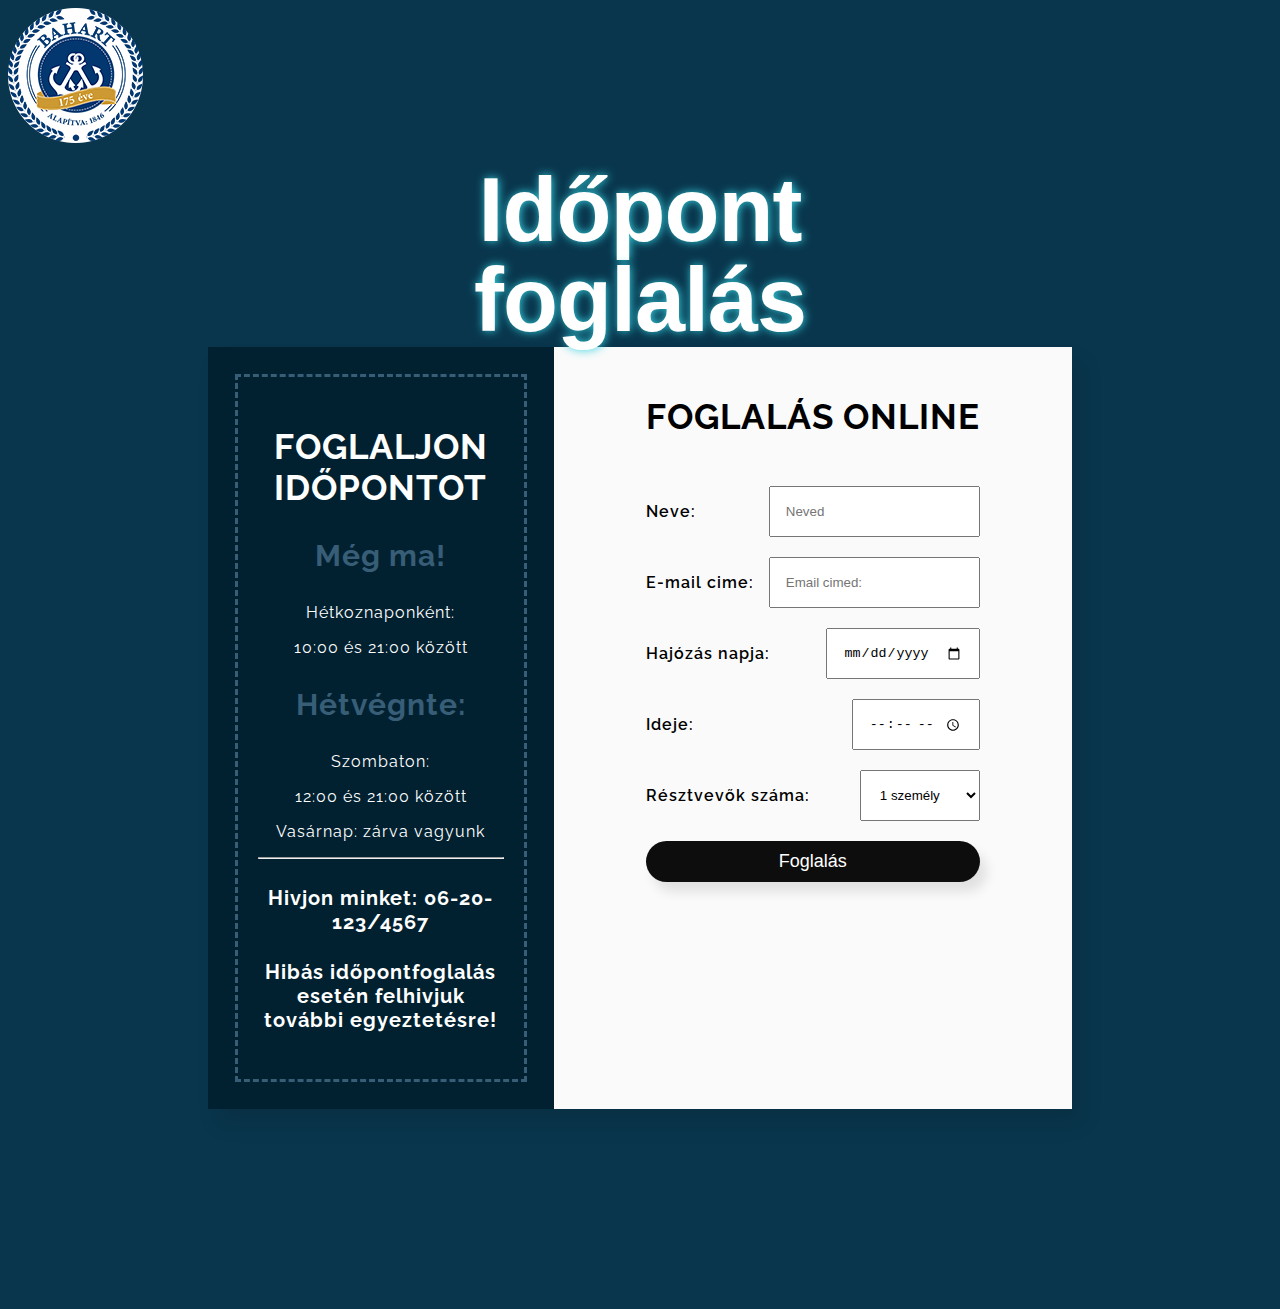
==== foglalas.html @ 38d26e18 "foglalás oldal létrehozása" ====
<!DOCTYPE html>
<html lang="en">
<head>
<meta charset="UTF-8">
<title>foglalas</title>
<link rel="stylesheet" href="css/foglalasstyle.css">

<link href="https://fonts.googleapis.com/css?family=Raleway:400,600,700,900" rel="stylesheet">
</head>
<body>
    <header>
        <a href="index.html"><img src="images/logo.png" alt="" /></a>
        </header>
        <h2 id="idopontigazitas">Időpont foglalás</h2>
<div class="container">
<div class="container-time">
<h2 class="heading">Foglaljon időpontot</h2>
<h3 class="heading-days">Még ma!</h3>
<p>Hétkoznaponként:</p>
<p>10:00 és 21:00 között</p>

<h3 class="heading-days">Hétvégnte:</h3>
<p>Szombaton:</p>
<p>12:00 és 21:00 között</p>
<p>Vasárnap: zárva vagyunk</p>

<hr>

<h4 class="heading-phone">Hivjon minket: 06-20-123/4567</h4>
<h4 class="heading-phone">Hibás időpontfoglalás esetén felhivjuk további egyeztetésre!</h4>

</div>

<div  class="container-form" >
<form id="atirando" action="#">
<h2 class="heading heading-yellow">Foglalás Online</h2>

<div class="form-field">
<p>Neve:</p>
<input type="text" placeholder="Neved">
</div>
<div class="form-field">
<p>E-mail cime:</p>
<input type="email" placeholder="Email cimed:">
</div>
<div class="form-field">
<p>Hajózás napja:</p>
<input type="date">
</div>
<div class="form-field">
<p>Ideje:</p>
<input type="time">
</div>
<div class="form-field">
<p>Résztvevők száma:</p>
<select name="select" id="#">
<option value="1">1 személy</option>
<option value="2">2 személy</option>
<option value="3">3 személy</option>
<option value="4">4 személy</option>
<option value="5">5 személy</option>
<option value="5+">5+ személy</option>
</select>
</div>

<button id="gombom" class="btn" >Foglalás</button>

</form>
</div>
</div>

<script src="js/alap.js"></script>
</body>
</html>
---- css/foglalasstyle.css ----
body {
    font-family: 'Raleway', sans-serif;
    font-weight: 400;
    color: #fff;
    letter-spacing: 1px;
    background-color: #09364d;
    }

    .container {
        background-color: #fafafa;
        margin: 200px;
        box-shadow: 10px 15px 20px rgba(0, 0, 0, .1);
        display: grid;
        grid-template-columns: 40% 60%;
        }

        .container-time {
            background-color: #012130;
            padding: 50px;
            outline: 3px dashed #385d77;
            outline-offset: -30px;
            text-align: center;
            }

            .heading {
                font-size: 35px;
                text-transform: uppercase;
                }
                
                .heading-days {
                color:#385d77;
                font-size: 30px;
                
                }
                
                .heading-phone {
                font-size: 20px;
                }

                .container-form {
                    padding: 20px 0;
                    margin: 0 auto;
                    color: #000;
                    }

                    form {
                        display: grid;
                        grid-row-gap: 20px;
                        }
                        form p {
                        font-weight: 600;
                        }
                        .form-field {
                        display: flex;
                        justify-content: space-between;
                        }
                        
                        input,select {
                        padding: 10px 15px;
                        }

                        .btn {
                            background-color: rgba(0, 0, 0, .95);
                            color: #fff;
                            padding: 10px 20px;
                            border: none;
                            font-size: 18px;
                            border-radius: 100px;
                            -webkit-border-radius: 100px;
                            -moz-border-radius: 100px;
                            -ms-border-radius: 100px;
                            -o-border-radius: 100px;
                            box-shadow: 7px 10px 12px rgba(0, 0, 0, .1);
                            cursor: pointer;
                            transition: all .3s;
                            -webkit-transition: all .3s;
                            -moz-transition: all .3s;
                            -ms-transition: all .3s;
                            -o-transition: all .3s;
                            }
                            
                            .btn:hover {
                            transform: scale(1.03);
                            -webkit-transform: scale(1.03);
                            -moz-transform: scale(1.03);
                            -ms-transform: scale(1.03);
                            -o-transform: scale(1.03);
                            box-shadow: 10px 12px 15px rgba(0, 0, 0, .3);
                            }

                            #idopontigazitas {
                                text-shadow: rgb(54, 209, 223) 1px 0 10px;
                                font-family: "Helvetica Neue", sans-serif;
                                font-size: 90px;
                                font-weight: bold;
                                letter-spacing: -1px;
                                line-height: 1;
                                text-align: center;
                                position: absolute;
                                top: 20%;
                                left: 50%;
                                transform: translate(-50%, -50%);
                                color: #fff;
                              }
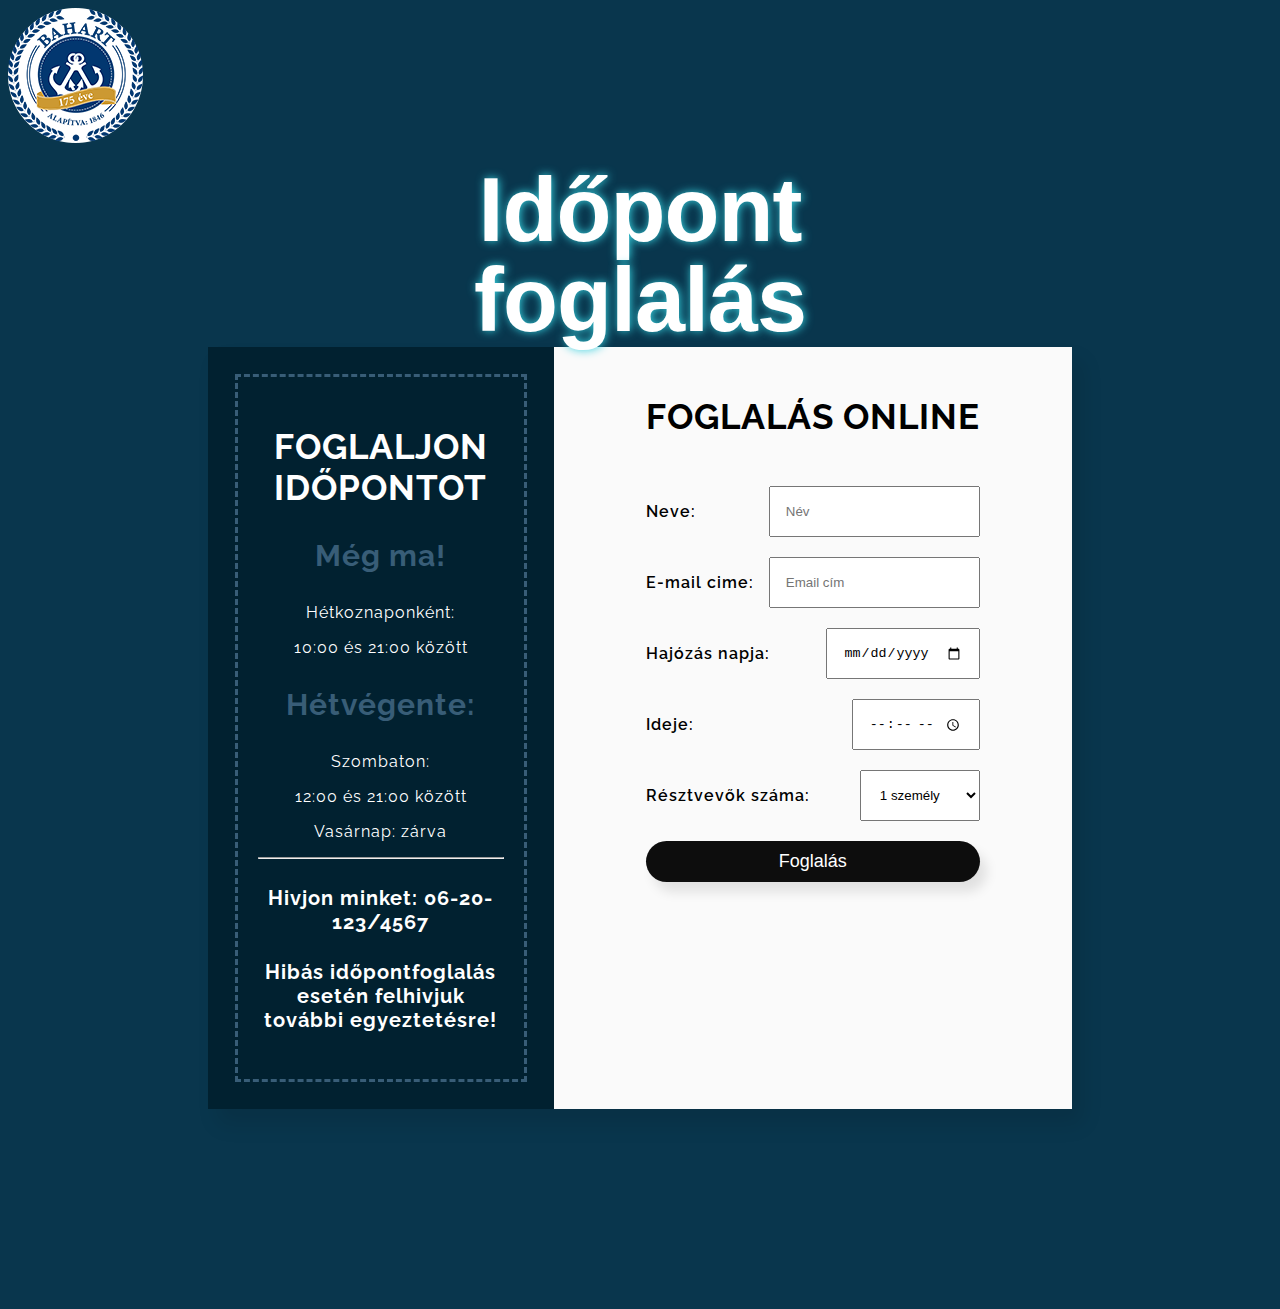
==== commit 715cc3a0: "utazás tervező program, elírások, hibák javítása" ====
--- a/foglalas.html
+++ b/foglalas.html
@@ -1,74 +1,72 @@
 <!DOCTYPE html>
 <html lang="en">
-<head>
-<meta charset="UTF-8">
-<title>foglalas</title>
-<link rel="stylesheet" href="css/foglalasstyle.css">
+  <head>
+    <meta charset="UTF-8" />
+    <title>foglalas</title>
+    <link rel="stylesheet" href="css/foglalasstyle.css" />
 
-<link href="https://fonts.googleapis.com/css?family=Raleway:400,600,700,900" rel="stylesheet">
-</head>
-<body>
+    <link href="https://fonts.googleapis.com/css?family=Raleway:400,600,700,900" rel="stylesheet" />
+  </head>
+  <body>
     <header>
-        <a href="index.html"><img src="images/logo.png" alt="" /></a>
-        </header>
-        <h2 id="idopontigazitas">Időpont foglalás</h2>
-<div class="container">
-<div class="container-time">
-<h2 class="heading">Foglaljon időpontot</h2>
-<h3 class="heading-days">Még ma!</h3>
-<p>Hétkoznaponként:</p>
-<p>10:00 és 21:00 között</p>
+      <a href="index.html"><img src="images/logo.png" alt="" /></a>
+    </header>
+    <h2 id="idopontigazitas">Időpont foglalás</h2>
+    <div class="container">
+      <div class="container-time">
+        <h2 class="heading">Foglaljon időpontot</h2>
+        <h3 class="heading-days">Még ma!</h3>
+        <p>Hétkoznaponként:</p>
+        <p>10:00 és 21:00 között</p>
 
-<h3 class="heading-days">Hétvégnte:</h3>
-<p>Szombaton:</p>
-<p>12:00 és 21:00 között</p>
-<p>Vasárnap: zárva vagyunk</p>
+        <h3 class="heading-days">Hétvégente:</h3>
+        <p>Szombaton:</p>
+        <p>12:00 és 21:00 között</p>
+        <p>Vasárnap: zárva</p>
 
-<hr>
+        <hr />
 
-<h4 class="heading-phone">Hivjon minket: 06-20-123/4567</h4>
-<h4 class="heading-phone">Hibás időpontfoglalás esetén felhivjuk további egyeztetésre!</h4>
+        <h4 class="heading-phone">Hivjon minket: 06-20-123/4567</h4>
+        <h4 class="heading-phone">Hibás időpontfoglalás esetén felhivjuk további egyeztetésre!</h4>
+      </div>
 
-</div>
+      <div class="container-form">
+        <form id="atirando" action="#">
+          <h2 class="heading heading-yellow">Foglalás Online</h2>
 
-<div  class="container-form" >
-<form id="atirando" action="#">
-<h2 class="heading heading-yellow">Foglalás Online</h2>
+          <div class="form-field">
+            <p>Neve:</p>
+            <input type="text" placeholder="Név" />
+          </div>
+          <div class="form-field">
+            <p>E-mail cime:</p>
+            <input type="email" placeholder="Email cím" />
+          </div>
+          <div class="form-field">
+            <p>Hajózás napja:</p>
+            <input type="date" />
+          </div>
+          <div class="form-field">
+            <p>Ideje:</p>
+            <input type="time" />
+          </div>
+          <div class="form-field">
+            <p>Résztvevők száma:</p>
+            <select name="select" id="#">
+              <option value="1">1 személy</option>
+              <option value="2">2 személy</option>
+              <option value="3">3 személy</option>
+              <option value="4">4 személy</option>
+              <option value="5">5 személy</option>
+              <option value="5+">5+ személy</option>
+            </select>
+          </div>
 
-<div class="form-field">
-<p>Neve:</p>
-<input type="text" placeholder="Neved">
-</div>
-<div class="form-field">
-<p>E-mail cime:</p>
-<input type="email" placeholder="Email cimed:">
-</div>
-<div class="form-field">
-<p>Hajózás napja:</p>
-<input type="date">
-</div>
-<div class="form-field">
-<p>Ideje:</p>
-<input type="time">
-</div>
-<div class="form-field">
-<p>Résztvevők száma:</p>
-<select name="select" id="#">
-<option value="1">1 személy</option>
-<option value="2">2 személy</option>
-<option value="3">3 személy</option>
-<option value="4">4 személy</option>
-<option value="5">5 személy</option>
-<option value="5+">5+ személy</option>
-</select>
-</div>
+          <button id="gombom" class="btn">Foglalás</button>
+        </form>
+      </div>
+    </div>
 
-<button id="gombom" class="btn" >Foglalás</button>
-
-</form>
-</div>
-</div>
-
-<script src="js/alap.js"></script>
-</body>
-</html>+    <script src="js/alap.js"></script>
+  </body>
+</html>
